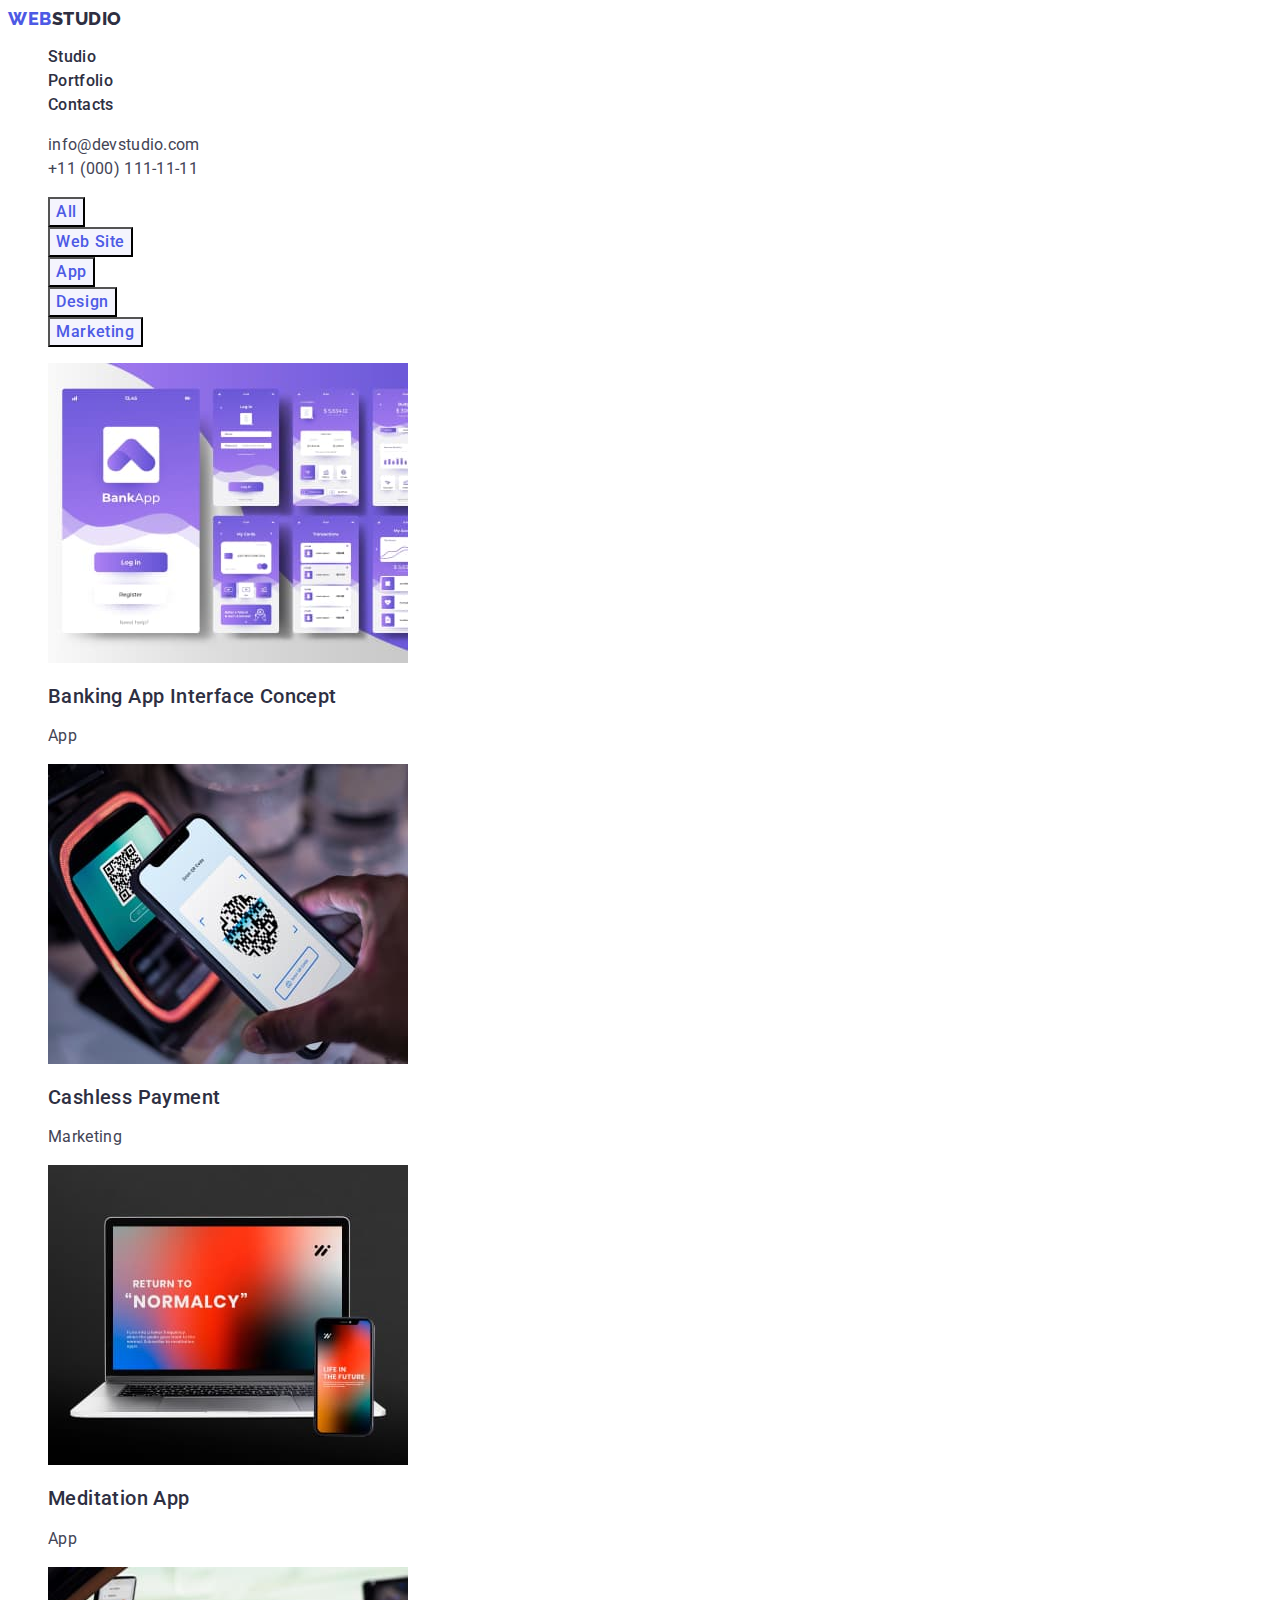
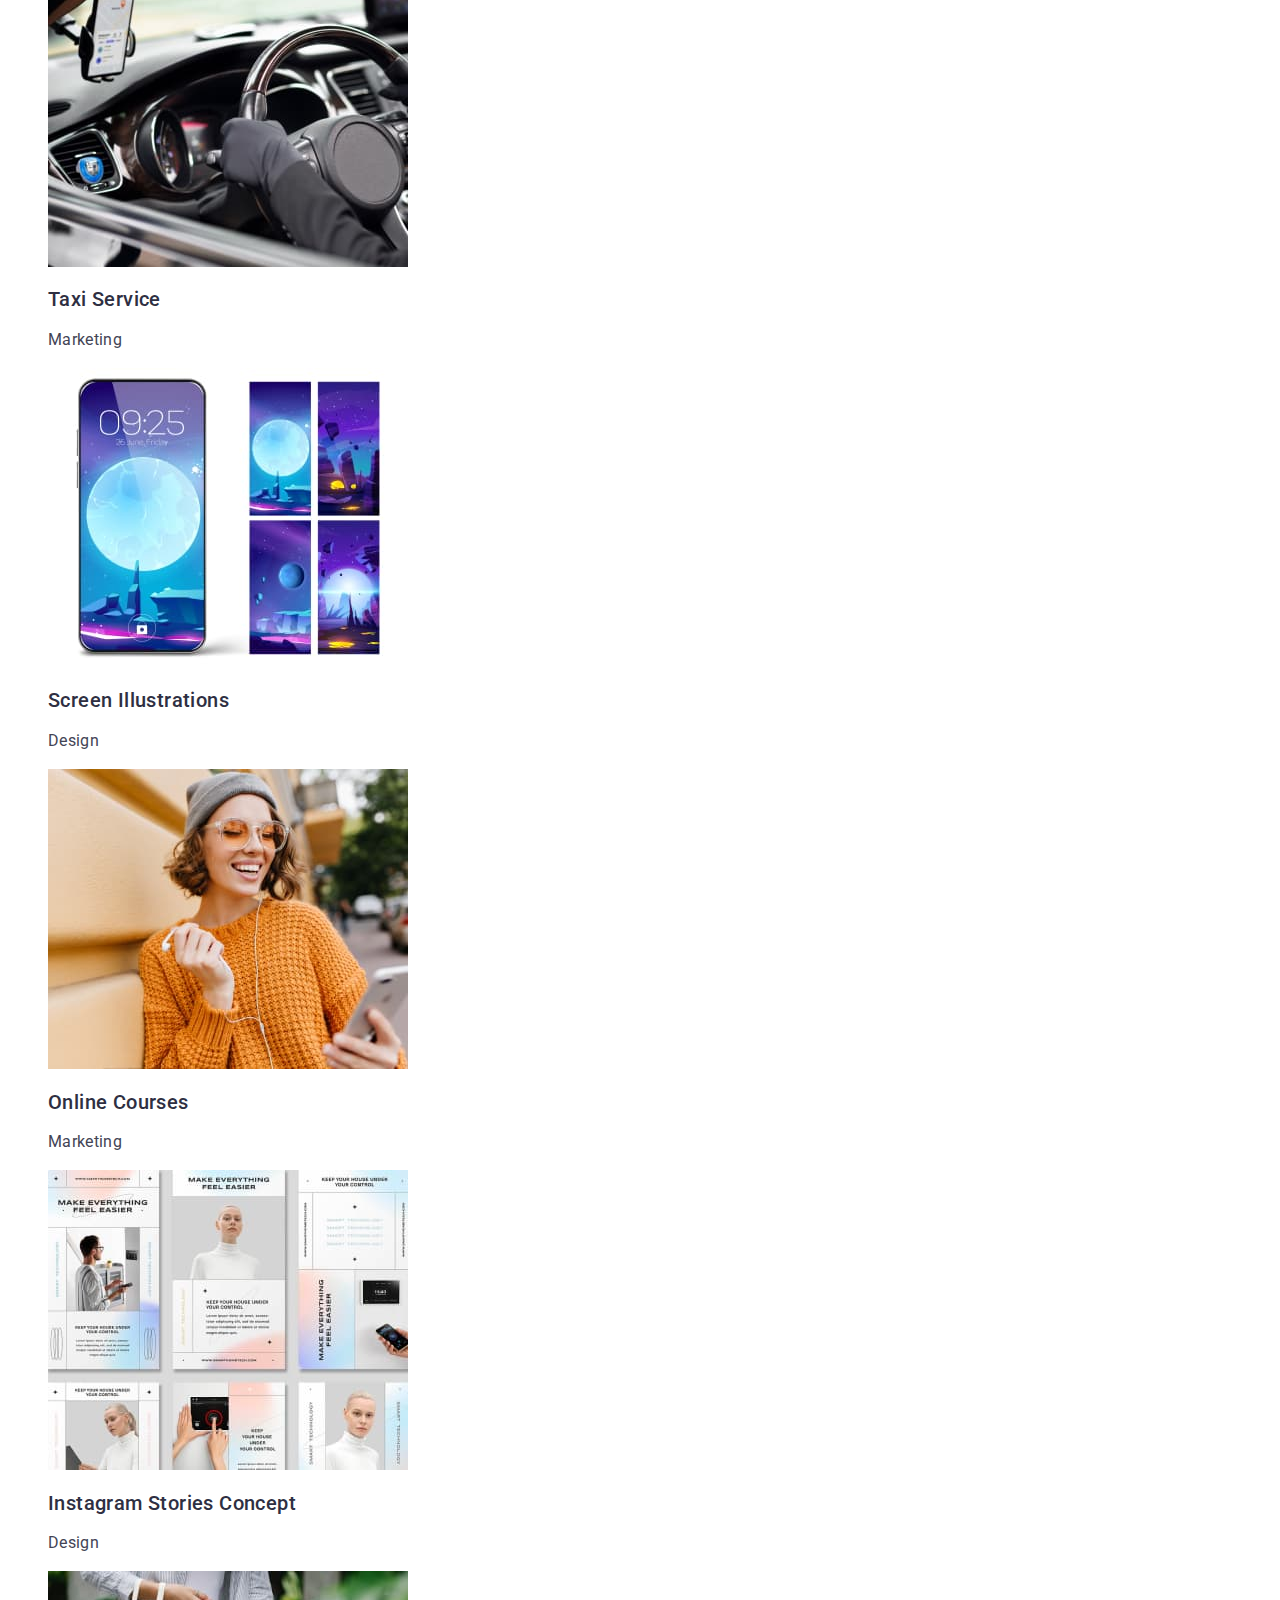
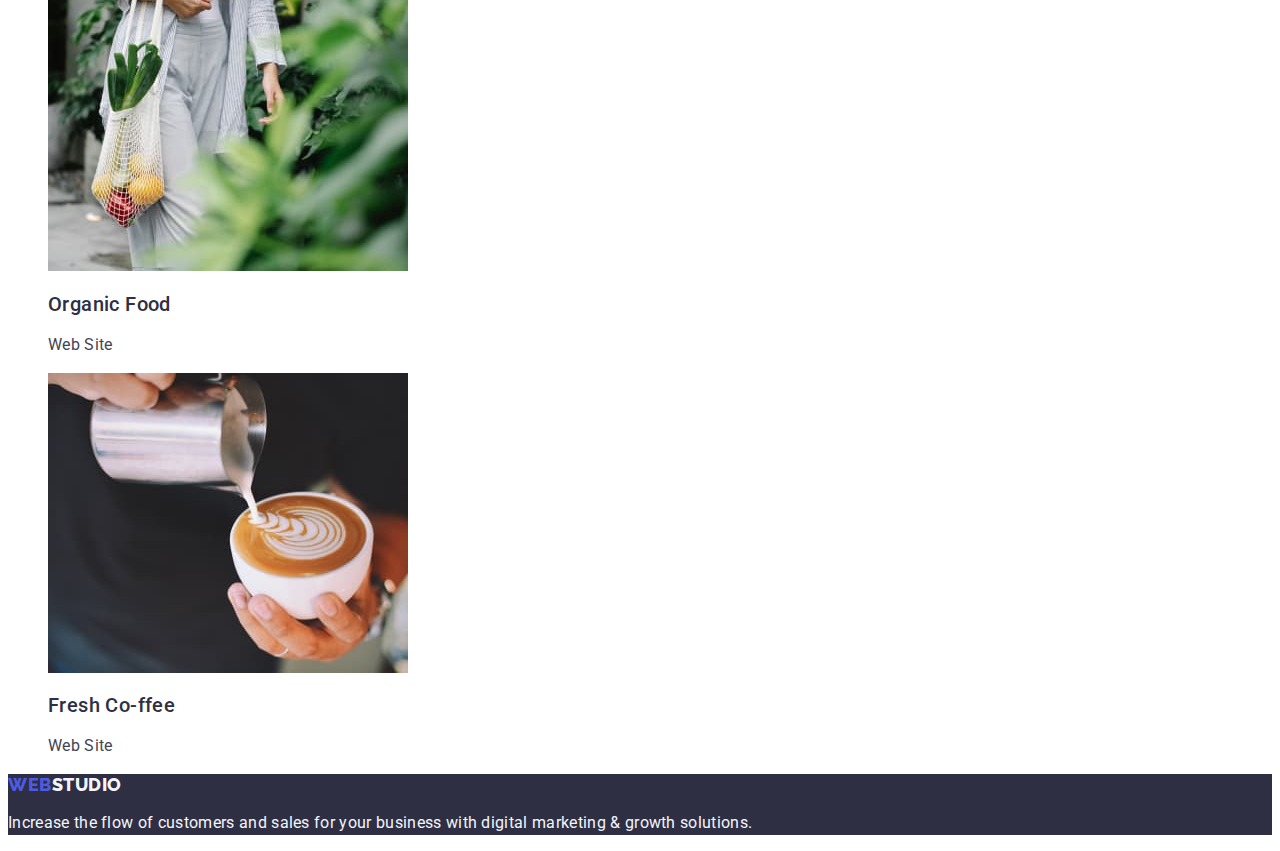
==== portfolio.html @ 23704e5b "Initial commit" ====
<!DOCTYPE html>
<html lang="en">
  <head>
    <meta charset="UTF-8" />
    <meta http-equiv="X-UA-Compatible" content="IE=edge" />
    <meta name="viewport" content="width=device-width, initial-scale=1.0" />
    <title>Portfolio</title>
    <link rel="preconnect" href="https://fonts.googleapis.com" />
    <link rel="preconnect" href="https://fonts.gstatic.com" crossorigin />
    <link
      href="https://fonts.googleapis.com/css2?family=Raleway:wght@800&family=Roboto:wght@400;500;700&display=swap"
      rel="stylesheet"
    />
    <link rel="stylesheet" href="./css/styles.css" />
  </head>
  <body>
    <!--------------------Header----------------------------- -->
    <header class="header">
      <nav class="header-nav">
        <a class="logo link" href="./index.html">
          Web<span class="header-logo-color">Studio</span>
        </a>
        <ul class="header-nav-list list">
          <li class="header-nav-item">
            <a class="header-nav-link link" href="./index.html">Studio</a>
          </li>
          <li class="header-nav-item">
            <a class="header-nav-link link" href="./portfolio.html"
              >Portfolio</a
            >
          </li>
          <li class="header-nav-item">
            <a class="header-nav-link link" href="">Contacts</a>
          </li>
        </ul>
      </nav>
      <address class="adress">
        <ul class="contact-list list">
          <li class="contact-item">
            <a class="contact-link link" href="mailto:info@devstudio.com"
              >info@devstudio.com
            </a>
          </li>
          <li class="contact-item">
            <a class="contact-link link" href="tel:+11(000)1111111"
              >+11 (000) 111-11-11</a
            >
          </li>
        </ul>
      </address>
    </header>
    <main>
      <!--------------------- Clients -------------------------->
      <section class="clients">
        <h1 class="clients-title" hidden>our clients</h1>
        <ul class="clients-filter-list list">
          <li class="clients-filter-item">
            <button class="clients-filter-btn" type="button">All</button>
          </li>
          <li class="clients-filter-item">
            <button class="clients-filter-btn" type="button">Web Site</button>
          </li>
          <li class="clients-filter-item">
            <button class="clients-filter-btn" type="button">App</button>
          </li>
          <li class="clients-filter-item">
            <button class="clients-filter-btn" type="button">Design</button>
          </li>
          <li class="clients-filter-item">
            <button class="clients-filter-btn" type="button">Marketing</button>
          </li>
        </ul>
        <ul class="clients-list list">
          <li class="clients-list-item">
            <a class="clients-list link" href="">
              <img
                class="clients-list-img"
                src="./images/our-clients/banking-app-interface-concept.jpg"
                alt="Banking App Interface Concept"
                width="360"
                height="300"
              />
              <h2 class="clients-filter-title">
                Banking App Interface Concept
              </h2>
              <p class="clients-filter-description">App</p>
            </a>
          </li>
          <li>
            <a class="clients-list link" href="">
              <img
                class="clients-list-img"
                src="./images/our-clients/cashless-payment.jpg"
                alt="Cashless Payment"
                width="360"
                height="300"
              />
              <h2 class="clients-filter-title">Cashless Payment</h2>
              <p class="clients-filter-description">Marketing</p>
            </a>
          </li>
          <li>
            <a class="clients-list link" href="">
              <img
                class="clients-list-img"
                src="./images/our-clients/meditation-app.jpg"
                alt="Meditation App"
                width="360"
                height="300"
              />
              <h2 class="clients-filter-title">Meditation App</h2>
              <p class="clients-filter-description">App</p>
            </a>
          </li>
          <li>
            <a class="clients-list link" href="">
              <img
                class="clients-list-img"
                src="./images/our-clients/taxi-service.jpg"
                alt="Taxi Service"
                width="360"
                height="300"
              />
              <h2 class="clients-filter-title">Taxi Service</h2>
              <p class="clients-filter-description">Marketing</p>
            </a>
          </li>
          <li>
            <a class="clients-list link" href="">
              <img
                class="clients-list-img"
                src="./images/our-clients/screen-illustrations.jpg"
                alt="Screen Illustrations"
                width="360"
                height="300"
              />
              <h2 class="clients-filter-title">Screen Illustrations</h2>
              <p class="clients-filter-description">Design</p>
            </a>
          </li>
          <li>
            <a class="clients-list link" href="">
              <img
                class="clients-list-img"
                src="./images/our-clients/online-courses.jpg"
                alt="Online Courses"
                width="360"
                height="300"
              />
              <h2 class="clients-filter-title">Online Courses</h2>
              <p class="clients-filter-description">Marketing</p>
            </a>
          </li>
          <li>
            <a class="clients-list link" href="">
              <img
                class="clients-list-img"
                src="./images/our-clients/instagram-stories.jpg"
                alt="Instagram Stories Concept"
                width="360"
                height="300"
              />
              <h2 class="clients-filter-title">Instagram Stories Concept</h2>
              <p class="clients-filter-description">Design</p>
            </a>
          </li>
          <li>
            <a class="clients-list link" href="">
              <img
                class="clients-list-img"
                src="./images/our-clients/organic-food.jpg"
                alt="Organic Food"
                width="360"
                height="300"
              />
              <h2 class="clients-filter-title">Organic Food</h2>
              <p class="clients-filter-description">Web Site</p>
            </a>
          </li>
          <li>
            <a class="clients-list link" href="">
              <img
                class="clients-list-img"
                src="./images/our-clients/fresh-coffee.jpg"
                alt="Fresh Co-ffee"
                width="360"
                height="300"
              />
              <h2 class="clients-filter-title">Fresh Co-ffee</h2>
              <p class="clients-filter-description">Web Site</p>
            </a>
          </li>
        </ul>
      </section>
    </main>
    <!------------------------ Footer ------------------------->
    <footer class="footer">
      <a class="logo-footer link" href="./index.html">
        Web<span class="footer-logo-color">Studio</span></a
      >
      <p class="footer-description">
        Increase the flow of customers and sales for your business with digital
        marketing & growth solutions.
      </p>
    </footer>
  </body>
</html>
---- css/styles.css ----
:root {
  --primary-font: 'Roboto', sans-serif;
  --secondary-font: 'Raleway', sans-serif;
  --primary-color: #434455;
  --secondary-color: #2e2f42;
}
.list {
  list-style: none;
}
.link {
  text-decoration: none;
}
.adress {
  font-style: normal;
}
body {
  font-family: var(--primary-font);
  color: var(--primary-color);
  background: #fff;
}
/*================= Components======================= */
.logo {
  color: #4d5ae5;
  font-size: 18px;
  font-family: var(--secondary-font);
  font-weight: 800;
  line-height: 1.17;
  letter-spacing: 0.54px;
  text-transform: uppercase;
}

.header-logo-color {
  color: #2e2f42;
}
/*================= Components======================= */
/* =================Header=========================== */
.header-nav-link {
  font-size: 16px;
  font-weight: 500;
  line-height: 1.5;
  letter-spacing: 0.32px;
  color: #2e2f42;
}
.header-nav-link:hover,
.header-nav-link:focus {
  color: #404bbf;
}
.contact-link {
  font-size: 16px;
  line-height: 1.5;
  letter-spacing: 0.32px;
  color: var(--primary-color);
}
.contact-link:hover,
.contact-link:focus {
  color: #404bbf;
}
/* ========================Header===================== */
/* ==========================Hero==================== */
.hero {
  background: #2e2f42;
}
.hero-title {
  color: #fff;
  text-align: center;
  font-size: 56px;
  font-weight: 700;
  line-height: 1.07;
  letter-spacing: 1.12px;
}
.hero-modal-btn {
  color: #fff;
  font-size: 16px;
  font-family: var(--primary-font);
  font-weight: 500;
  line-height: 1.5;
  letter-spacing: 0.64px;
  background: none#4D5AE5;
  cursor: pointer;
}
.hero-modal-btn:hover,
.hero-modal-btn:focus {
  background: #404bbf;
}
/* ==========================Hero==================== */
/*====================company philosophy ===========*/
.features-list-title {
  color: var(--secondary-color);
  font-size: 20px;
  font-weight: 500;
  line-height: 1.2;
  letter-spacing: 0.4px;
}
.features-list-description {
  font-size: 16px;
  line-height: 1.5;
  letter-spacing: 0.32px;
}
/*====================company philosophy ===========*/
/* ===================Areas of work =================*/
.projects-title {
  color: var(--secondary-color);
  text-align: center;
  font-size: 36px;
  font-weight: 700;
  line-height: 1.11;
  letter-spacing: 0.72px;
  text-transform: capitalize;
}
/* ===================Areas of work =================*/
/* ===================Team===========================*/
.team {
  background: #f4f4fd;
}
.team-title {
  color: var(--secondary-color);
  text-align: center;
  font-size: 36px;
  font-weight: 700;
  line-height: 1.11;
  letter-spacing: 0.72px;
  text-transform: capitalize;
}
.team-list-item {
  background: #fff;
}
.team-list-title {
  color: var(--secondary-color);
  font-size: 20px;
  font-weight: 500;
  line-height: 1.2;
  letter-spacing: 0.4px;
}
.team-list-profession {
  font-size: 16px;
  line-height: 1.5;
  letter-spacing: 0.32px;
  color: var(--primary-color);
}
/* ===================Team===========================*/
/*====================== Clients======================= */
.clients-filter-btn {
  color: #4D5AE5;
  text-align: center;
  font-size: 16px;
  font-family: var(--primary-font)
  font-style: normal;
  font-weight: 500;
  line-height: 1.5;
  letter-spacing: 0.64px;
  background: #F4F4FD;
  cursor: pointer;
}
.clients-filter-btn:hover,
.clients-filter-btn:focus {
background:#404BBF;
color: #FFF ;
}
.clients-filter-title {
color: var(--secondary-color);
font-size: 20px;
font-weight: 500;
line-height: 1.2;
letter-spacing: 0.4px;
}
.clients-filter-description {
color: var(--primary-color);
font-size: 16px;
line-height: 1.5;
letter-spacing: 0.32px;
}

/* =====================Clients========================= */
/* ===================Footer========================== */
.logo-footer {
  color: #4d5ae5;
  font-size: 18px;
  font-family: var(--secondary-font);
  font-weight: 800;
  line-height: 1.17;
  letter-spacing: 0.54px;
  text-transform: uppercase;
}
.footer-logo-color {
  color: #f4f4fd;
}
.footer {
  background: var(--secondary-color);
}
.footer-description {
  color: #f4f4fd;
  font-size: 16px;
  font-family: Roboto;
  line-height: 1.5;
  letter-spacing: 0.32px;
}
/* ===================Footer========================== */
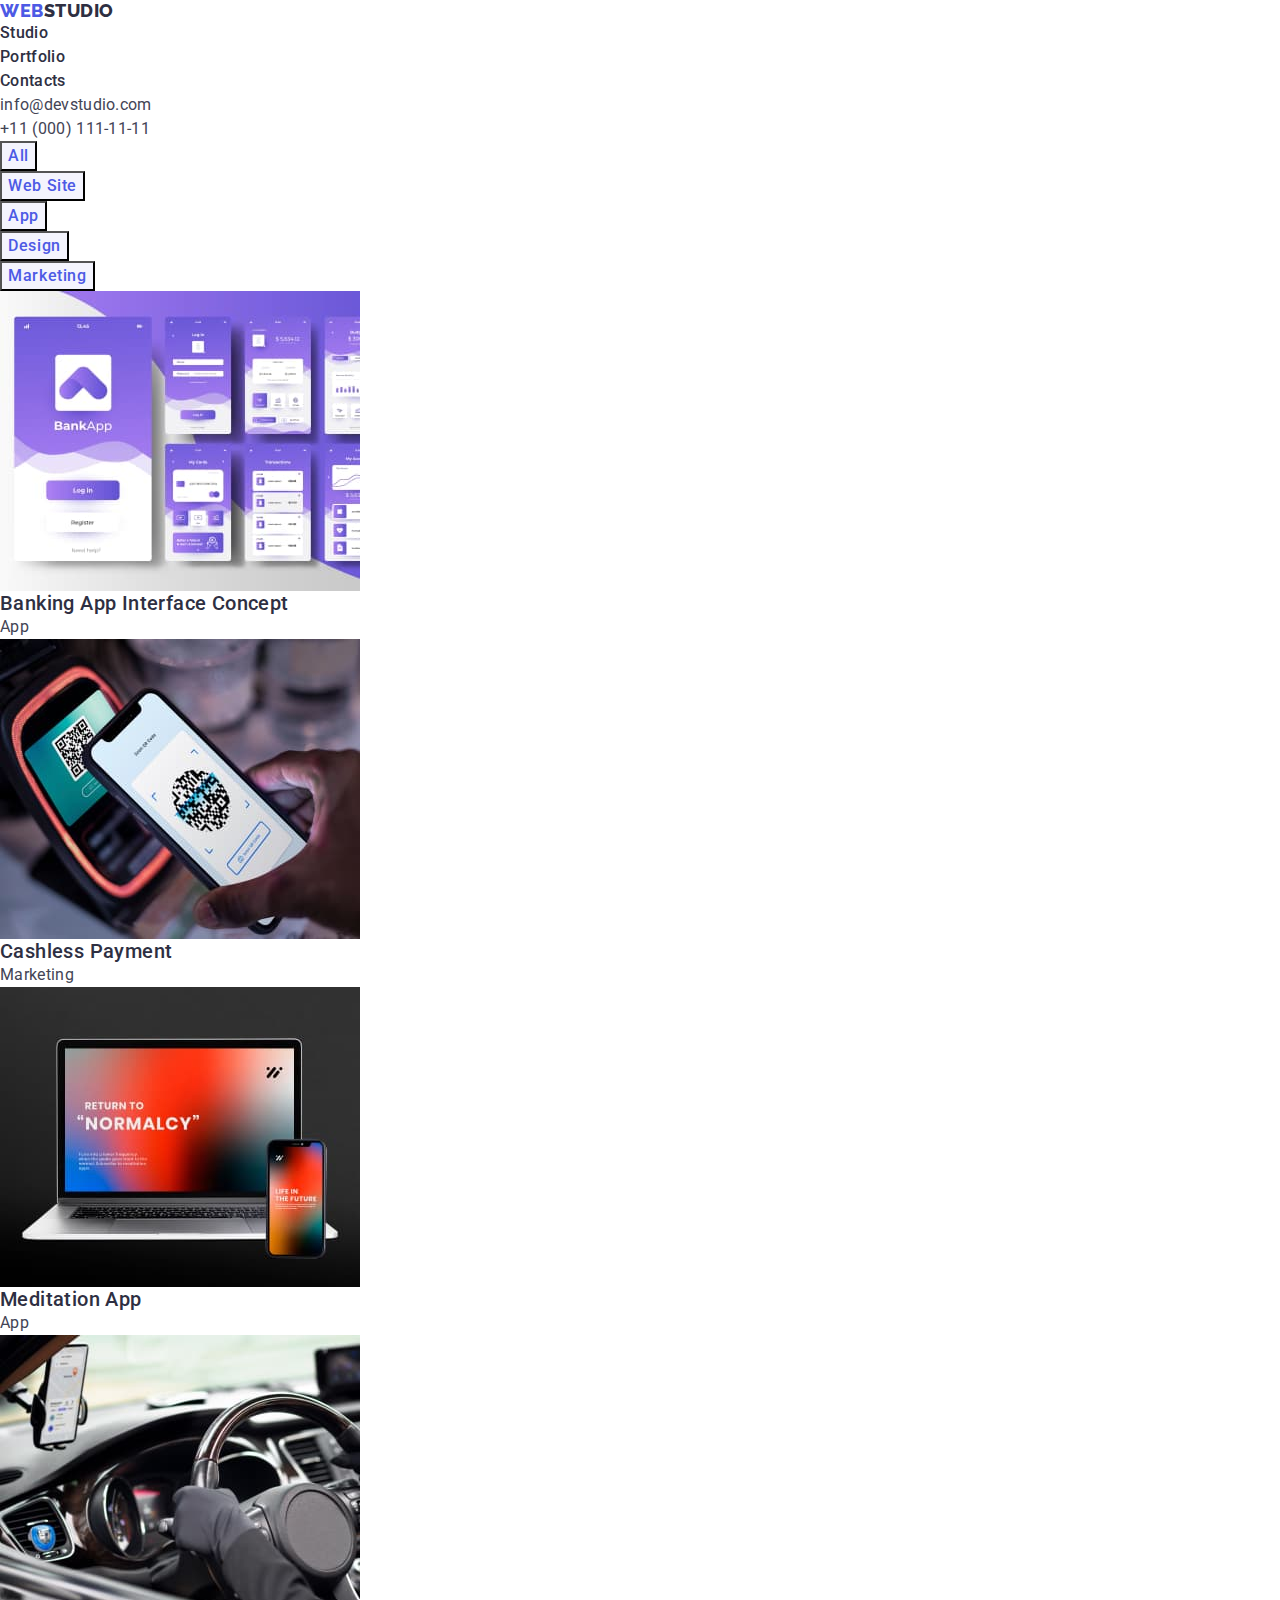
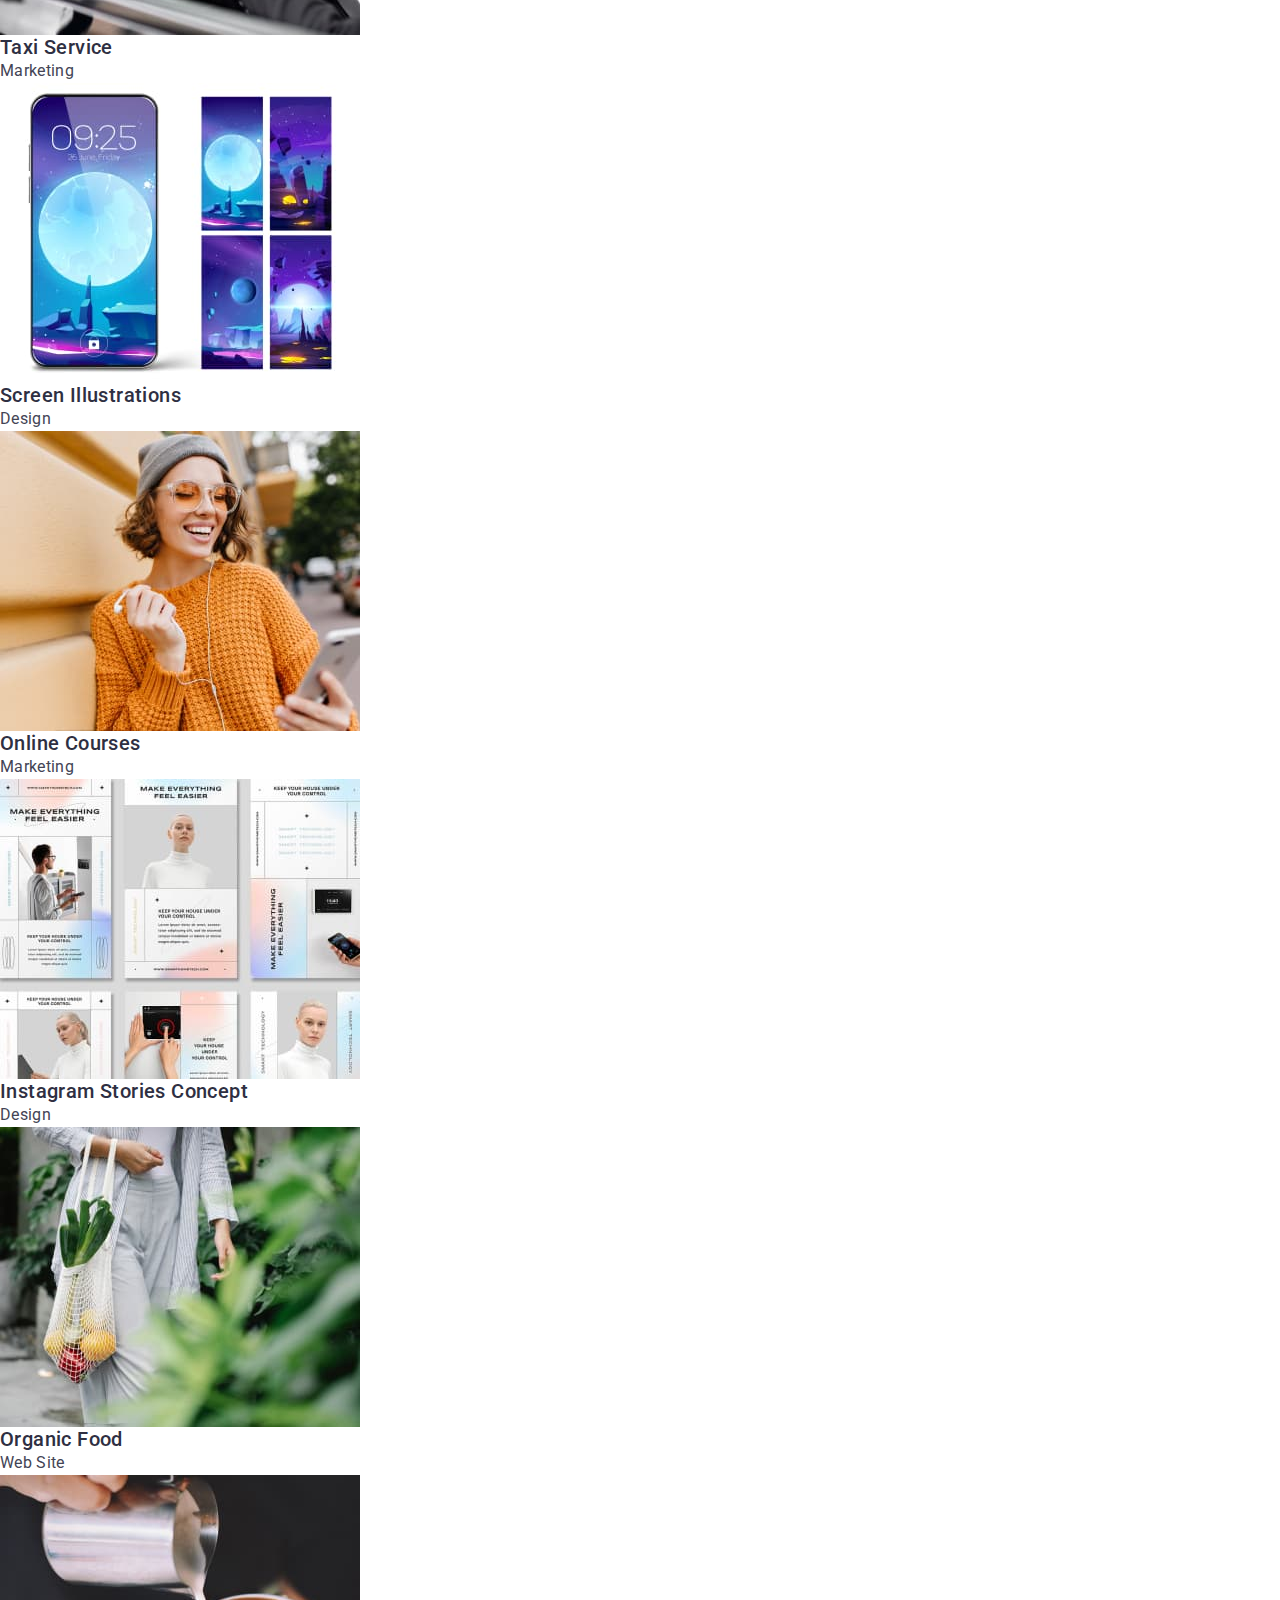
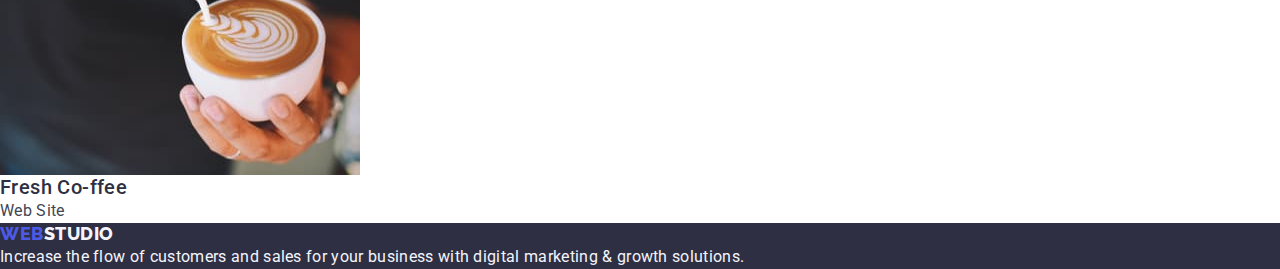
==== commit f9cd9982: "css" ====
--- a/portfolio.html
+++ b/portfolio.html
@@ -10,6 +10,10 @@
     <link
       href="https://fonts.googleapis.com/css2?family=Raleway:wght@800&family=Roboto:wght@400;500;700&display=swap"
       rel="stylesheet"
+    />
+    <link
+      rel="stylesheet"
+      href="https://cdn.jsdelivr.net/npm/modern-normalize@2.0.0/modern-normalize.min.css"
     />
     <link rel="stylesheet" href="./css/styles.css" />
   </head>
--- a/css/styles.css
+++ b/css/styles.css
@@ -4,6 +4,26 @@
   --primary-color: #434455;
   --secondary-color: #2e2f42;
 }
+h1,
+h2,
+h3,
+h4,
+p {
+  margin-top: 0;
+  margin-bottom: 0;
+}
+ul,
+ol {
+margin-top: 0;
+margin-bottom: 0;
+padding-left: 0;
+}
+img {
+  display: block;
+}
+button {
+  cursor: pointer;
+}
 .list {
   list-style: none;
 }
@@ -18,6 +38,7 @@
   color: var(--primary-color);
   background: #fff;
 }
+
 /*================= Components======================= */
 .logo {
   color: #4d5ae5;
@@ -76,7 +97,6 @@
   line-height: 1.5;
   letter-spacing: 0.64px;
   background: none#4D5AE5;
-  cursor: pointer;
 }
 .hero-modal-btn:hover,
 .hero-modal-btn:focus {
@@ -149,7 +169,6 @@
   line-height: 1.5;
   letter-spacing: 0.64px;
   background: #F4F4FD;
-  cursor: pointer;
 }
 .clients-filter-btn:hover,
 .clients-filter-btn:focus {
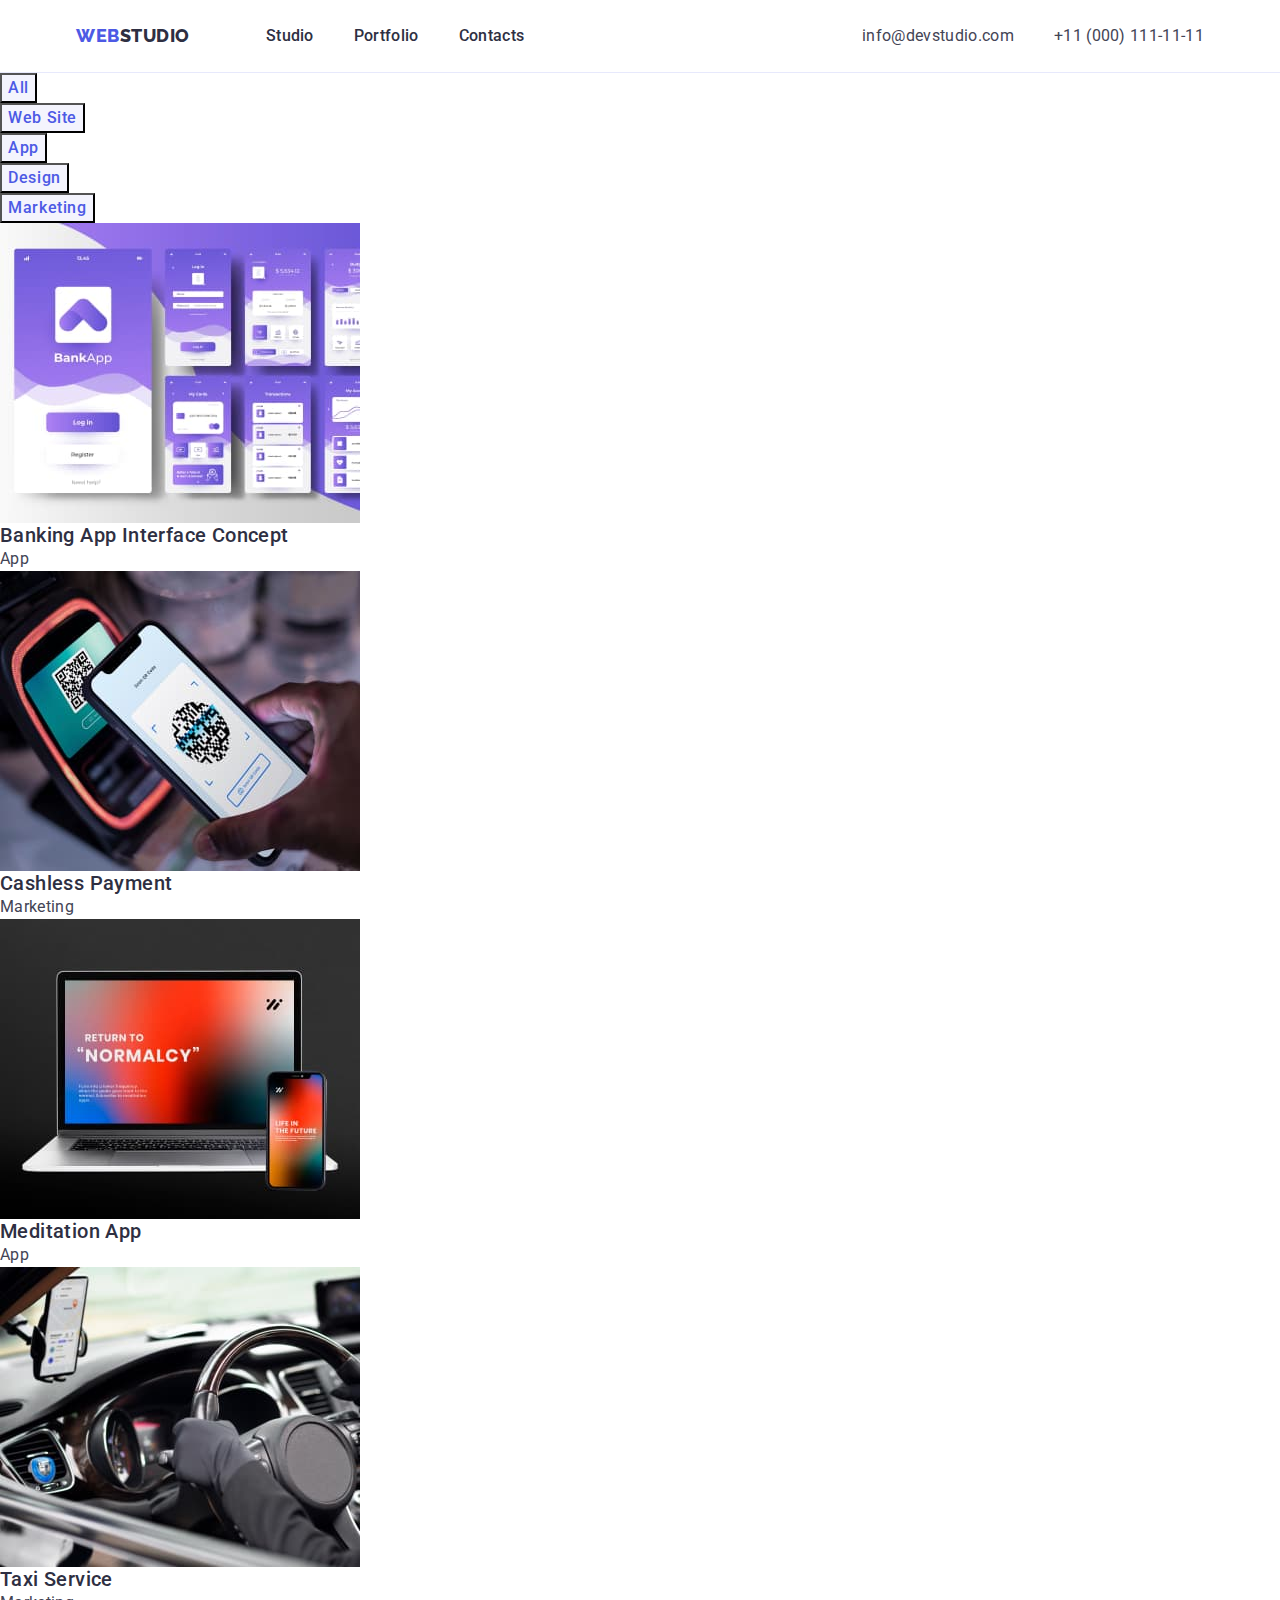
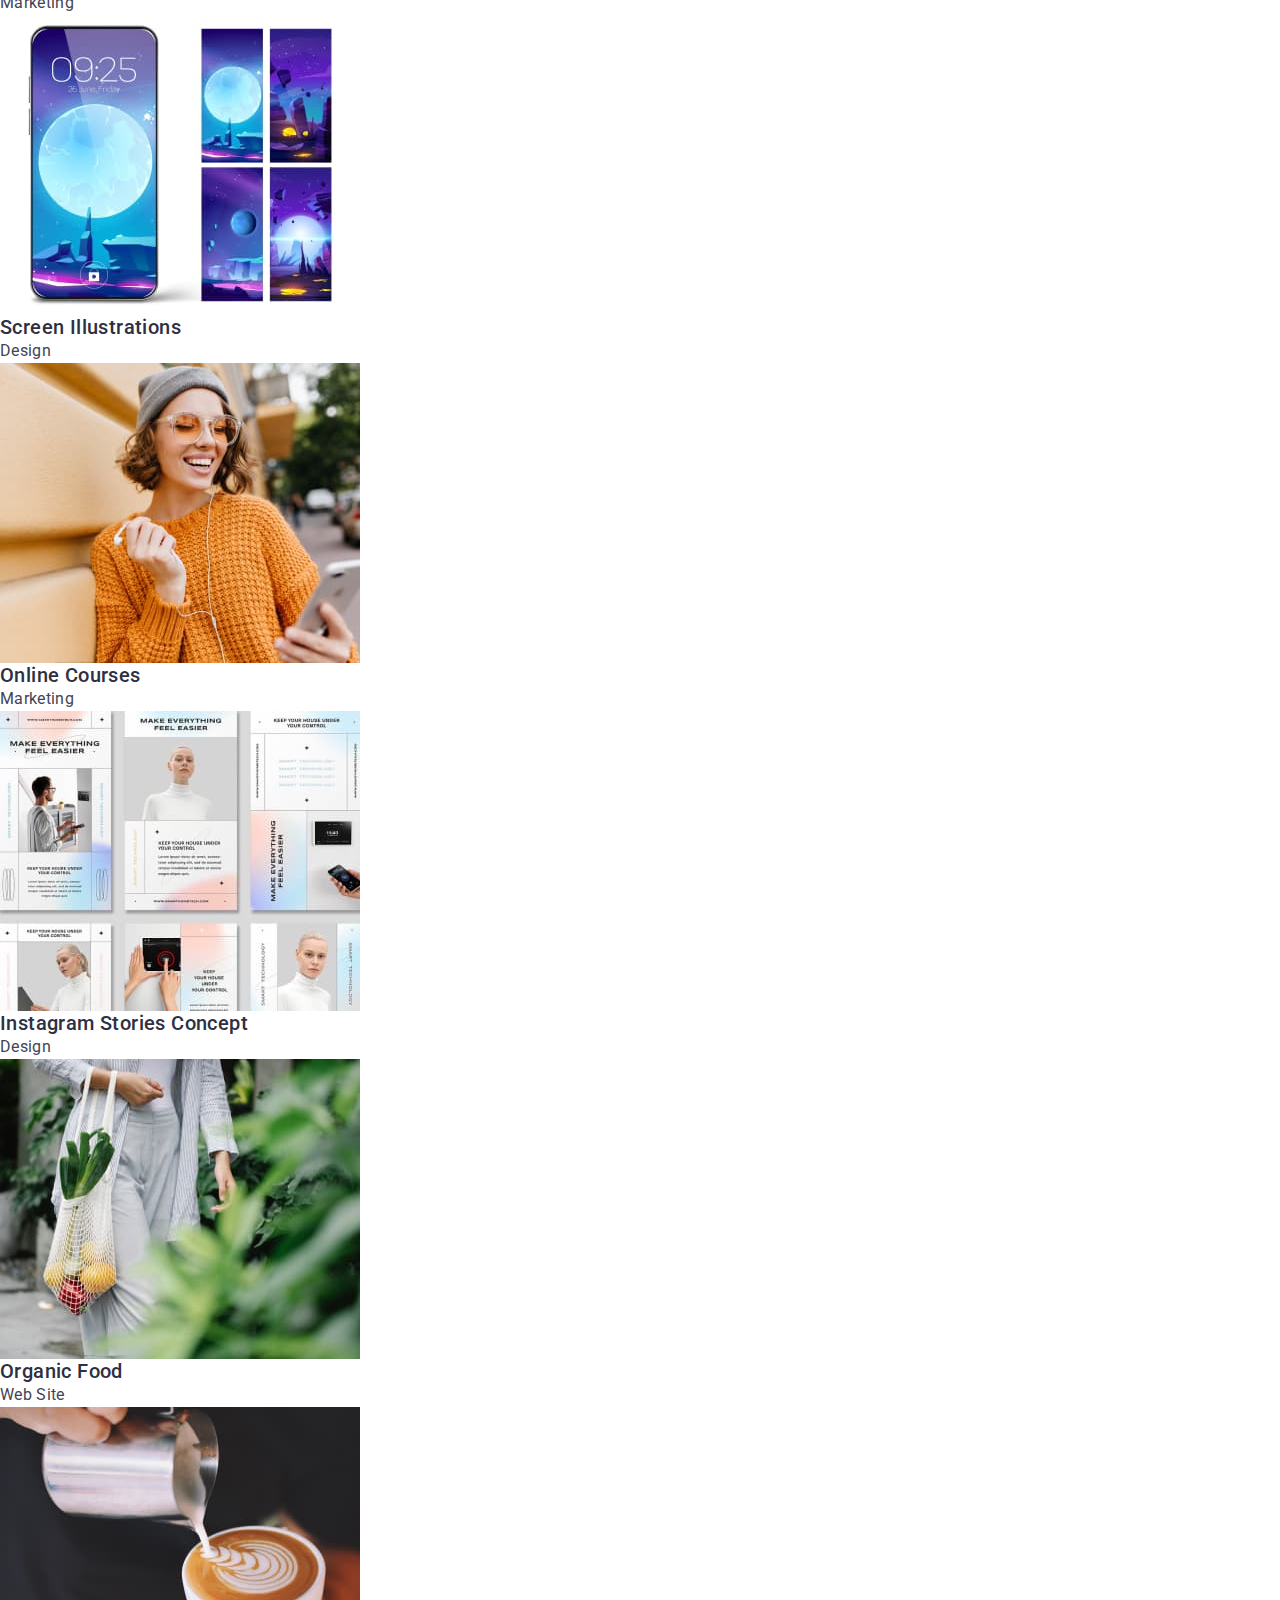
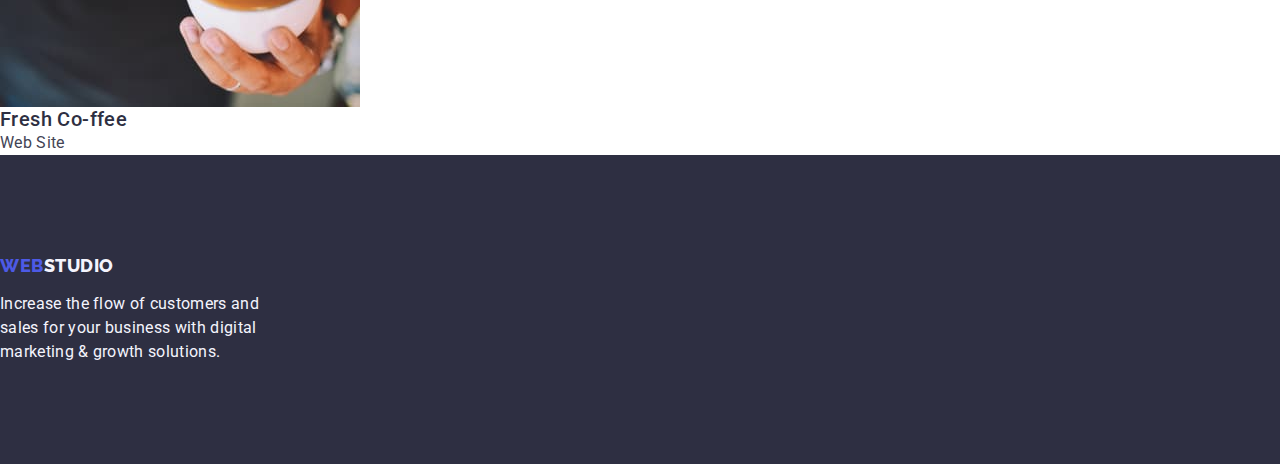
==== commit c32e4f67: "css index html" ====
--- a/portfolio.html
+++ b/portfolio.html
@@ -20,38 +20,40 @@
   <body>
     <!--------------------Header----------------------------- -->
     <header class="header">
-      <nav class="header-nav">
-        <a class="logo link" href="./index.html">
-          Web<span class="header-logo-color">Studio</span>
-        </a>
-        <ul class="header-nav-list list">
-          <li class="header-nav-item">
-            <a class="header-nav-link link" href="./index.html">Studio</a>
-          </li>
-          <li class="header-nav-item">
-            <a class="header-nav-link link" href="./portfolio.html"
-              >Portfolio</a
-            >
-          </li>
-          <li class="header-nav-item">
-            <a class="header-nav-link link" href="">Contacts</a>
-          </li>
-        </ul>
-      </nav>
-      <address class="adress">
-        <ul class="contact-list list">
-          <li class="contact-item">
-            <a class="contact-link link" href="mailto:info@devstudio.com"
-              >info@devstudio.com
-            </a>
-          </li>
-          <li class="contact-item">
-            <a class="contact-link link" href="tel:+11(000)1111111"
-              >+11 (000) 111-11-11</a
-            >
-          </li>
-        </ul>
-      </address>
+      <div class="header-container container">
+        <nav class="header-nav">
+          <a class="logo link" href="./index.html">
+            Web<span class="header-logo-color">Studio</span>
+          </a>
+          <ul class="header-nav-list list">
+            <li class="header-nav-item">
+              <a class="header-nav-link link" href="./index.html">Studio</a>
+            </li>
+            <li class="header-nav-item">
+              <a class="header-nav-link link" href="./portfolio.html"
+                >Portfolio</a
+              >
+            </li>
+            <li class="header-nav-item">
+              <a class="header-nav-link link" href="">Contacts</a>
+            </li>
+          </ul>
+        </nav>
+        <address class="adress">
+          <ul class="contact-list list">
+            <li class="contact-item">
+              <a class="contact-link link" href="mailto:info@devstudio.com"
+                >info@devstudio.com
+              </a>
+            </li>
+            <li class="contact-item">
+              <a class="contact-link link" href="tel:+11(000)1111111"
+                >+11 (000) 111-11-11</a
+              >
+            </li>
+          </ul>
+        </address>
+      </div>
     </header>
     <main>
       <!--------------------- Clients -------------------------->
--- a/css/styles.css
+++ b/css/styles.css
@@ -48,13 +48,45 @@
   line-height: 1.17;
   letter-spacing: 0.54px;
   text-transform: uppercase;
+  margin-right: 76px;
+
 }
 
 .header-logo-color {
   color: #2e2f42;
 }
+.container {
+  width: 1158px;
+  margin-left: auto;
+  margin-right: auto;
+  padding-left: 15px;
+  padding-right: 15px;
+}
 /*================= Components======================= */
 /* =================Header=========================== */
+.header {
+  border-bottom: 1px solid #E7E9FC;
+}
+.header-container {
+  display: flex;
+  align-items: center;
+  }
+.header-nav {
+  display: flex;
+  align-items: center;
+  margin-right: auto;
+}
+.header-nav-list {
+  display: flex;
+  gap: 40px;
+  padding-top: 24px;
+  padding-bottom: 24px;
+}
+.contact-list {
+  display: flex;
+  gap: 40px;
+}
+
 .header-nav-link {
   font-size: 16px;
   font-weight: 500;
@@ -81,6 +113,10 @@
 .hero {
   background: #2e2f42;
 }
+.hero {
+  padding-top: 188px;
+  padding-bottom: 188px;
+}
 .hero-title {
   color: #fff;
   text-align: center;
@@ -88,6 +124,10 @@
   font-weight: 700;
   line-height: 1.07;
   letter-spacing: 1.12px;
+  max-width: 496px;
+  margin-left: auto;
+  margin-right: auto;
+  margin-bottom: 48px;
 }
 .hero-modal-btn {
   color: #fff;
@@ -96,7 +136,16 @@
   font-weight: 500;
   line-height: 1.5;
   letter-spacing: 0.64px;
-  background: none#4D5AE5;
+  background:#4D5AE5;
+}
+.hero-modal-btn {
+  display: block;
+  min-width: 169px;
+  height: 56px;
+  border: none;
+  border-radius: 4px;
+  margin-left: auto;
+  margin-right: auto;
 }
 .hero-modal-btn:hover,
 .hero-modal-btn:focus {
@@ -104,21 +153,39 @@
 }
 /* ==========================Hero==================== */
 /*====================company philosophy ===========*/
+.features {
+  padding-top: 120px;
+  padding-bottom: 120px;
+}
+.features-list {
+  display: flex;
+  gap: 24px;
+}
+.features-list-item {
+  width: calc((100%-72px)/4);
+}
 .features-list-title {
   color: var(--secondary-color);
   font-size: 20px;
   font-weight: 500;
   line-height: 1.2;
   letter-spacing: 0.4px;
+  margin-bottom: 8px;
 }
 .features-list-description {
+  width: 264px;
   font-size: 16px;
   line-height: 1.5;
   letter-spacing: 0.32px;
 }
 /*====================company philosophy ===========*/
 /* ===================Areas of work =================*/
+.projects {
+  margin-top: 120px;
+  padding-bottom: 120px;
+}
 .projects-title {
+  margin-bottom: 72px;
   color: var(--secondary-color);
   text-align: center;
   font-size: 36px;
@@ -127,10 +194,18 @@
   letter-spacing: 0.72px;
   text-transform: capitalize;
 }
+.projects-list {
+  flex-wrap: wrap;
+  display: flex;
+  gap: 24px;
+  width: calc((100%-48px)/3);
+}
 /* ===================Areas of work =================*/
 /* ===================Team===========================*/
 .team {
   background: #f4f4fd;
+  padding-top: 120px;
+  padding-bottom: 120px;
 }
 .team-title {
   color: var(--secondary-color);
@@ -140,11 +215,28 @@
   line-height: 1.11;
   letter-spacing: 0.72px;
   text-transform: capitalize;
+  margin-bottom: 72px;
+}
+.team-list {
+  flex-wrap: wrap;
+  display: flex;
+  gap: 24px;
 }
 .team-list-item {
-  background: #fff;
+  background-color: #fff;
+  width: calc((100%-72px)/4);
+  border-radius: 0px 0px 4px 4px;
+  box-shadow: 0px 2px 1px 0px rgba(46, 47, 66, 0.08), 0px 1px 1px 0px rgba(46, 47, 66, 0.16), 0px 1px 6px 0px rgba(46, 47, 66, 0.08);
+}
+.card-team-content {
+  padding-top: 32px;
+  padding-bottom: 32px;
+  padding-left: 16px;
+  padding-right: 16px;
 }
 .team-list-title {
+  margin-bottom: 8px;
+  text-align: center;
   color: var(--secondary-color);
   font-size: 20px;
   font-weight: 500;
@@ -152,6 +244,7 @@
   letter-spacing: 0.4px;
 }
 .team-list-profession {
+  text-align: center;
   font-size: 16px;
   line-height: 1.5;
   letter-spacing: 0.32px;
@@ -191,7 +284,14 @@
 
 /* =====================Clients========================= */
 /* ===================Footer========================== */
+.footer {
+  background: var(--secondary-color);
+  padding-top: 100px;
+  padding-bottom: 100px;
+}
 .logo-footer {
+  display: inline-block;
+  margin-bottom: 16px;
   color: #4d5ae5;
   font-size: 18px;
   font-family: var(--secondary-font);
@@ -203,10 +303,8 @@
 .footer-logo-color {
   color: #f4f4fd;
 }
-.footer {
-  background: var(--secondary-color);
-}
 .footer-description {
+  max-width: 264px;
   color: #f4f4fd;
   font-size: 16px;
   font-family: Roboto;
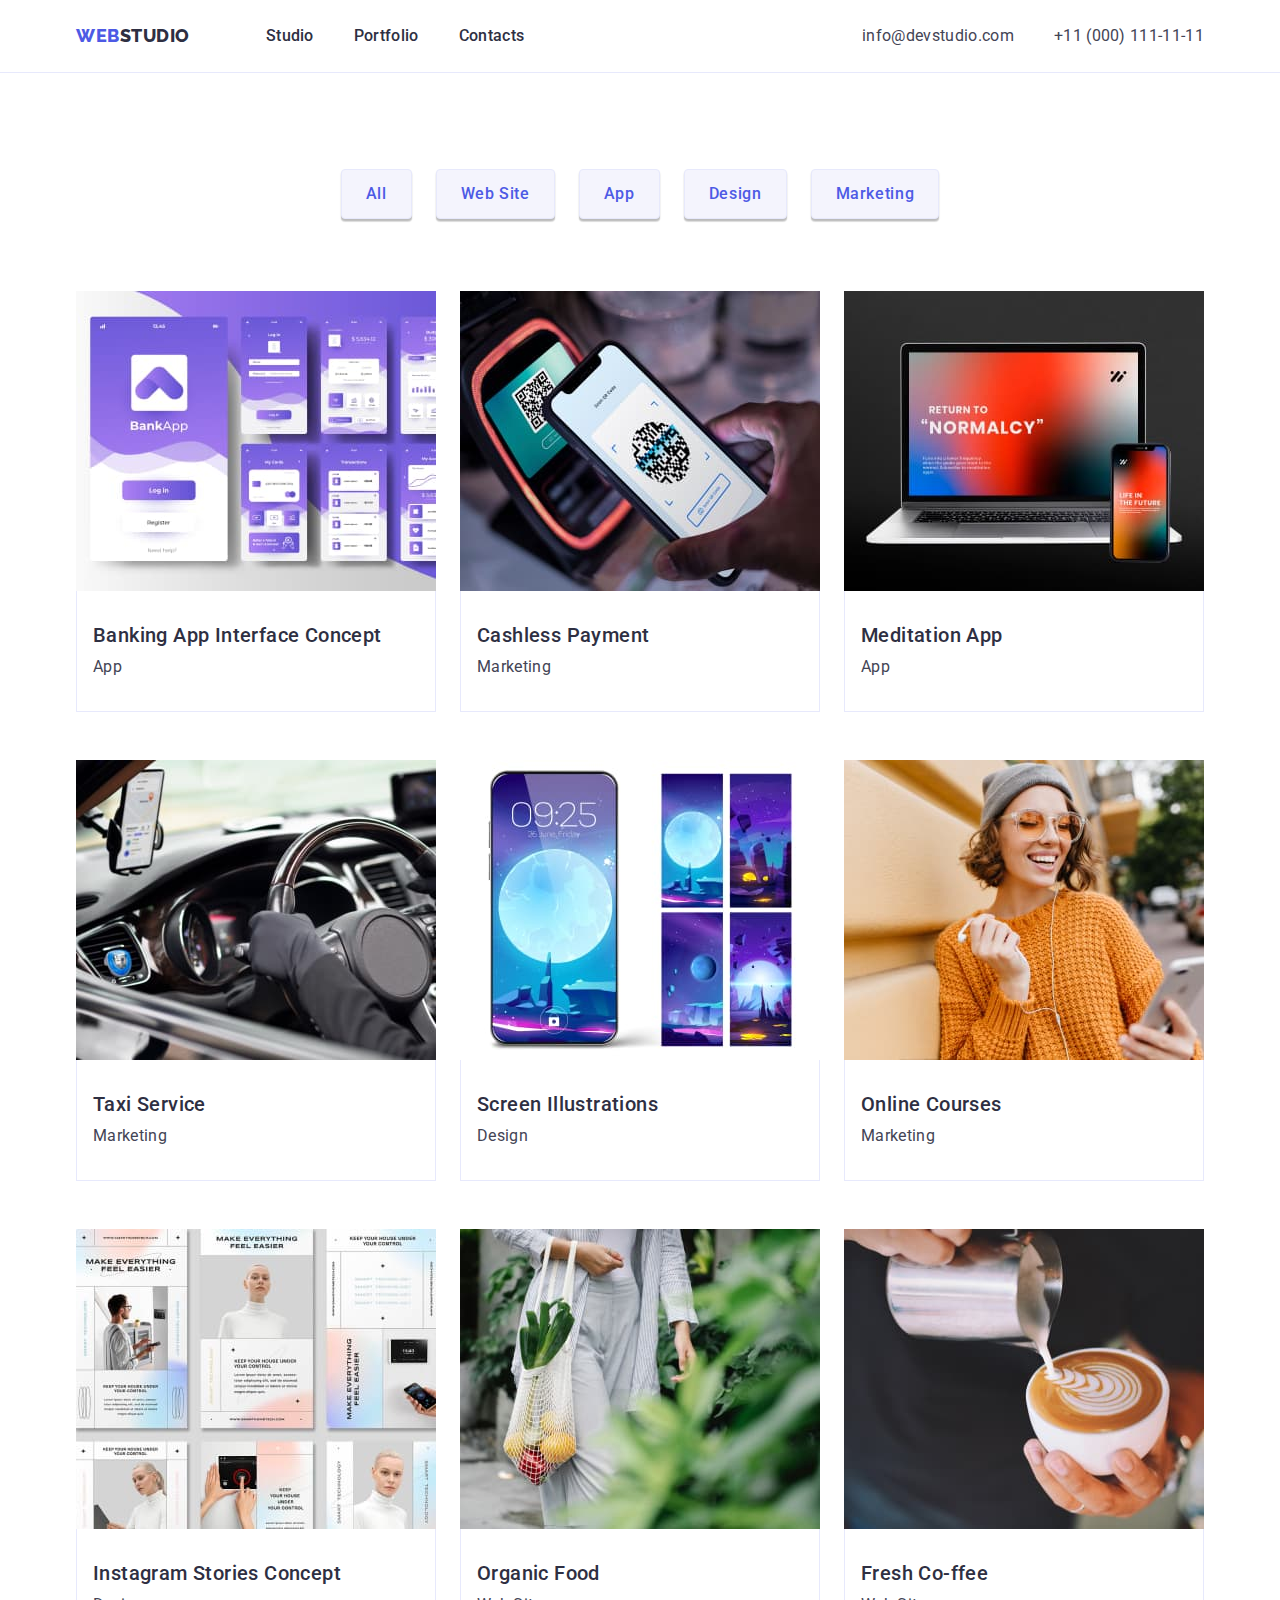
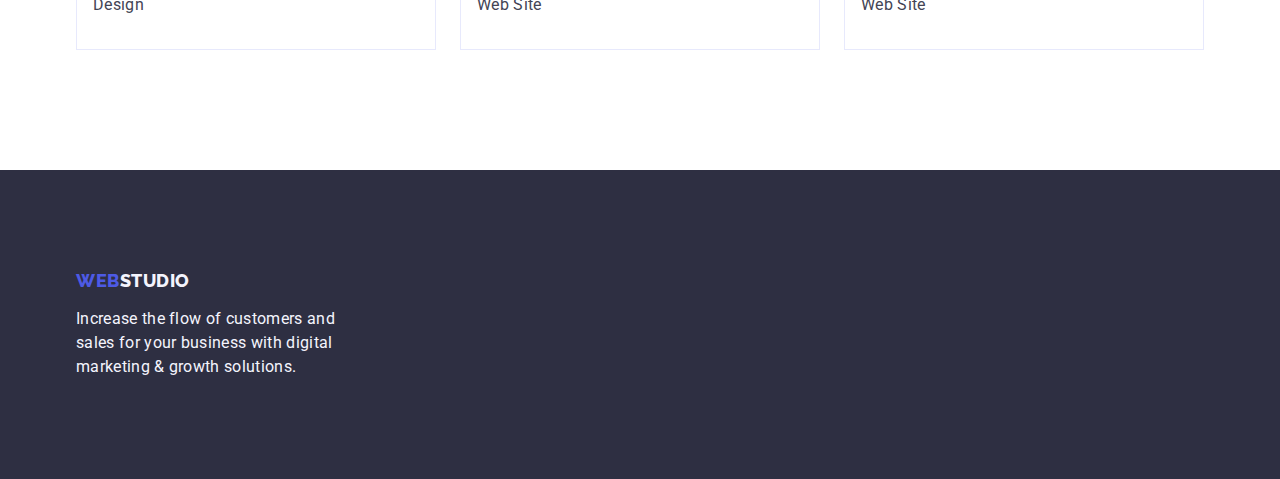
==== commit 1f016070: "portfolio css" ====
--- a/portfolio.html
+++ b/portfolio.html
@@ -58,156 +58,182 @@
     <main>
       <!--------------------- Clients -------------------------->
       <section class="clients">
-        <h1 class="clients-title" hidden>our clients</h1>
-        <ul class="clients-filter-list list">
-          <li class="clients-filter-item">
-            <button class="clients-filter-btn" type="button">All</button>
-          </li>
-          <li class="clients-filter-item">
-            <button class="clients-filter-btn" type="button">Web Site</button>
-          </li>
-          <li class="clients-filter-item">
-            <button class="clients-filter-btn" type="button">App</button>
-          </li>
-          <li class="clients-filter-item">
-            <button class="clients-filter-btn" type="button">Design</button>
-          </li>
-          <li class="clients-filter-item">
-            <button class="clients-filter-btn" type="button">Marketing</button>
-          </li>
-        </ul>
-        <ul class="clients-list list">
-          <li class="clients-list-item">
-            <a class="clients-list link" href="">
-              <img
-                class="clients-list-img"
-                src="./images/our-clients/banking-app-interface-concept.jpg"
-                alt="Banking App Interface Concept"
-                width="360"
-                height="300"
-              />
-              <h2 class="clients-filter-title">
-                Banking App Interface Concept
-              </h2>
-              <p class="clients-filter-description">App</p>
-            </a>
-          </li>
-          <li>
-            <a class="clients-list link" href="">
-              <img
-                class="clients-list-img"
-                src="./images/our-clients/cashless-payment.jpg"
-                alt="Cashless Payment"
-                width="360"
-                height="300"
-              />
-              <h2 class="clients-filter-title">Cashless Payment</h2>
-              <p class="clients-filter-description">Marketing</p>
-            </a>
-          </li>
-          <li>
-            <a class="clients-list link" href="">
-              <img
-                class="clients-list-img"
-                src="./images/our-clients/meditation-app.jpg"
-                alt="Meditation App"
-                width="360"
-                height="300"
-              />
-              <h2 class="clients-filter-title">Meditation App</h2>
-              <p class="clients-filter-description">App</p>
-            </a>
-          </li>
-          <li>
-            <a class="clients-list link" href="">
-              <img
-                class="clients-list-img"
-                src="./images/our-clients/taxi-service.jpg"
-                alt="Taxi Service"
-                width="360"
-                height="300"
-              />
-              <h2 class="clients-filter-title">Taxi Service</h2>
-              <p class="clients-filter-description">Marketing</p>
-            </a>
-          </li>
-          <li>
-            <a class="clients-list link" href="">
-              <img
-                class="clients-list-img"
-                src="./images/our-clients/screen-illustrations.jpg"
-                alt="Screen Illustrations"
-                width="360"
-                height="300"
-              />
-              <h2 class="clients-filter-title">Screen Illustrations</h2>
-              <p class="clients-filter-description">Design</p>
-            </a>
-          </li>
-          <li>
-            <a class="clients-list link" href="">
-              <img
-                class="clients-list-img"
-                src="./images/our-clients/online-courses.jpg"
-                alt="Online Courses"
-                width="360"
-                height="300"
-              />
-              <h2 class="clients-filter-title">Online Courses</h2>
-              <p class="clients-filter-description">Marketing</p>
-            </a>
-          </li>
-          <li>
-            <a class="clients-list link" href="">
-              <img
-                class="clients-list-img"
-                src="./images/our-clients/instagram-stories.jpg"
-                alt="Instagram Stories Concept"
-                width="360"
-                height="300"
-              />
-              <h2 class="clients-filter-title">Instagram Stories Concept</h2>
-              <p class="clients-filter-description">Design</p>
-            </a>
-          </li>
-          <li>
-            <a class="clients-list link" href="">
-              <img
-                class="clients-list-img"
-                src="./images/our-clients/organic-food.jpg"
-                alt="Organic Food"
-                width="360"
-                height="300"
-              />
-              <h2 class="clients-filter-title">Organic Food</h2>
-              <p class="clients-filter-description">Web Site</p>
-            </a>
-          </li>
-          <li>
-            <a class="clients-list link" href="">
-              <img
-                class="clients-list-img"
-                src="./images/our-clients/fresh-coffee.jpg"
-                alt="Fresh Co-ffee"
-                width="360"
-                height="300"
-              />
-              <h2 class="clients-filter-title">Fresh Co-ffee</h2>
-              <p class="clients-filter-description">Web Site</p>
-            </a>
-          </li>
-        </ul>
+        <div class="container">
+          <h1 class="clients-title" hidden>our clients</h1>
+          <ul class="clients-filter-list list">
+            <li class="clients-filter-item">
+              <button class="clients-filter-btn" type="button">All</button>
+            </li>
+            <li class="clients-filter-item">
+              <button class="clients-filter-btn" type="button">Web Site</button>
+            </li>
+            <li class="clients-filter-item">
+              <button class="clients-filter-btn" type="button">App</button>
+            </li>
+            <li class="clients-filter-item">
+              <button class="clients-filter-btn" type="button">Design</button>
+            </li>
+            <li class="clients-filter-item">
+              <button class="clients-filter-btn" type="button">
+                Marketing
+              </button>
+            </li>
+          </ul>
+          <ul class="clients-list list">
+            <li class="clients-list-item">
+              <a class="clients-list-link link" href="">
+                <img
+                  class="clients-list-img"
+                  src="./images/our-clients/banking-app-interface-concept.jpg"
+                  alt="Banking App Interface Concept"
+                  width="360"
+                  height="300"
+                />
+                <div class="client-card-content">
+                  <h2 class="clients-filter-title">
+                    Banking App Interface Concept
+                  </h2>
+                  <p class="clients-filter-description">App</p>
+                </div>
+              </a>
+            </li>
+            <li>
+              <a class="clients-list-link link" href="">
+                <img
+                  class="clients-list-img"
+                  src="./images/our-clients/cashless-payment.jpg"
+                  alt="Cashless Payment"
+                  width="360"
+                  height="300"
+                />
+                <div class="client-card-content">
+                  <h2 class="clients-filter-title">Cashless Payment</h2>
+                  <p class="clients-filter-description">Marketing</p>
+                </div>
+              </a>
+            </li>
+            <li>
+              <a class="clients-list-link link" href="">
+                <img
+                  class="clients-list-img"
+                  src="./images/our-clients/meditation-app.jpg"
+                  alt="Meditation App"
+                  width="360"
+                  height="300"
+                />
+                <div class="client-card-content">
+                  <h2 class="clients-filter-title">Meditation App</h2>
+                  <p class="clients-filter-description">App</p>
+                </div>
+              </a>
+            </li>
+            <li>
+              <a class="clients-list-link link" href="">
+                <img
+                  class="clients-list-img"
+                  src="./images/our-clients/taxi-service.jpg"
+                  alt="Taxi Service"
+                  width="360"
+                  height="300"
+                />
+                <div class="client-card-content">
+                  <h2 class="clients-filter-title">Taxi Service</h2>
+                  <p class="clients-filter-description">Marketing</p>
+                </div>
+              </a>
+            </li>
+            <li>
+              <a class="clients-list-link link" href="">
+                <img
+                  class="clients-list-img"
+                  src="./images/our-clients/screen-illustrations.jpg"
+                  alt="Screen Illustrations"
+                  width="360"
+                  height="300"
+                />
+                <div class="client-card-content">
+                  <h2 class="clients-filter-title">Screen Illustrations</h2>
+                  <p class="clients-filter-description">Design</p>
+                </div>
+              </a>
+            </li>
+            <li>
+              <a class="clients-list-link link" href="">
+                <img
+                  class="clients-list-img"
+                  src="./images/our-clients/online-courses.jpg"
+                  alt="Online Courses"
+                  width="360"
+                  height="300"
+                />
+                <div class="client-card-content">
+                  <h2 class="clients-filter-title">Online Courses</h2>
+                  <p class="clients-filter-description">Marketing</p>
+                </div>
+              </a>
+            </li>
+            <li>
+              <a class="clients-list-link link" href="">
+                <img
+                  class="clients-list-img"
+                  src="./images/our-clients/instagram-stories.jpg"
+                  alt="Instagram Stories Concept"
+                  width="360"
+                  height="300"
+                />
+                <div class="client-card-content">
+                  <h2 class="clients-filter-title">
+                    Instagram Stories Concept
+                  </h2>
+                  <p class="clients-filter-description">Design</p>
+                </div>
+              </a>
+            </li>
+            <li>
+              <a class="clients-list-link link" href="">
+                <img
+                  class="clients-list-img"
+                  src="./images/our-clients/organic-food.jpg"
+                  alt="Organic Food"
+                  width="360"
+                  height="300"
+                />
+                <div class="client-card-content">
+                  <h2 class="clients-filter-title">Organic Food</h2>
+                  <p class="clients-filter-description">Web Site</p>
+                </div>
+              </a>
+            </li>
+            <li>
+              <a class="cclients-list-link link" href="">
+                <img
+                  class="clients-list-img"
+                  src="./images/our-clients/fresh-coffee.jpg"
+                  alt="Fresh Co-ffee"
+                  width="360"
+                  height="300"
+                />
+                <div class="client-card-content">
+                  <h2 class="clients-filter-title">Fresh Co-ffee</h2>
+                  <p class="clients-filter-description">Web Site</p>
+                </div>
+              </a>
+            </li>
+          </ul>
+        </div>
       </section>
     </main>
     <!------------------------ Footer ------------------------->
     <footer class="footer">
-      <a class="logo-footer link" href="./index.html">
-        Web<span class="footer-logo-color">Studio</span></a
-      >
-      <p class="footer-description">
-        Increase the flow of customers and sales for your business with digital
-        marketing & growth solutions.
-      </p>
+      <div class="container">
+        <a class="logo-footer link" href="./index.html">
+          Web<span class="footer-logo-color">Studio</span></a
+        >
+        <p class="footer-description">
+          Increase the flow of customers and sales for your business with
+          digital marketing & growth solutions.
+        </p>
+      </div>
     </footer>
   </body>
 </html>
--- a/css/styles.css
+++ b/css/styles.css
@@ -49,7 +49,6 @@
   letter-spacing: 0.54px;
   text-transform: uppercase;
   margin-right: 76px;
-
 }
 
 .header-logo-color {
@@ -252,7 +251,22 @@
 }
 /* ===================Team===========================*/
 /*====================== Clients======================= */
+.clients {
+  padding-top: 96px;
+  padding-bottom: 120px;
+}
+.clients-filter-list {
+  display: flex;
+  justify-content: center;
+  gap: 24px;
+  margin-bottom: 72px;
+}
 .clients-filter-btn {
+  padding-top: 12px;
+  padding-bottom: 12px;
+  padding-left: 24px;
+  padding-right: 24px;
+  border:  1px solid #e7e9fc;
   color: #4D5AE5;
   text-align: center;
   font-size: 16px;
@@ -262,11 +276,29 @@
   line-height: 1.5;
   letter-spacing: 0.64px;
   background: #F4F4FD;
+  border-radius: 4px;
+  box-shadow: 0px 2px 2px 0px rgba(0, 0, 0, 0.12), 0px 2px 1px 0px rgba(0, 0, 0, 0.08), 0px 3px 1px 0px rgba(0, 0, 0, 0.10);
+  align-items: flex-start;
+} 
+.clients-list {
+  display: flex;
+  flex-wrap: wrap;
+  column-gap: 24px;
+  row-gap: 48px;
+}
+.clients-list-item {
+  width: calc((100%-48px)/3);
+}
+.client-card-content {
+  padding: 32px 16px;
+  border: 1px solid #E7E9FC;
+  border-top: none;
 }
 .clients-filter-btn:hover,
 .clients-filter-btn:focus {
 background:#404BBF;
 color: #FFF ;
+border: 1px solid transparent;
 }
 .clients-filter-title {
 color: var(--secondary-color);
@@ -274,6 +306,7 @@
 font-weight: 500;
 line-height: 1.2;
 letter-spacing: 0.4px;
+margin-bottom: 8px;
 }
 .clients-filter-description {
 color: var(--primary-color);
